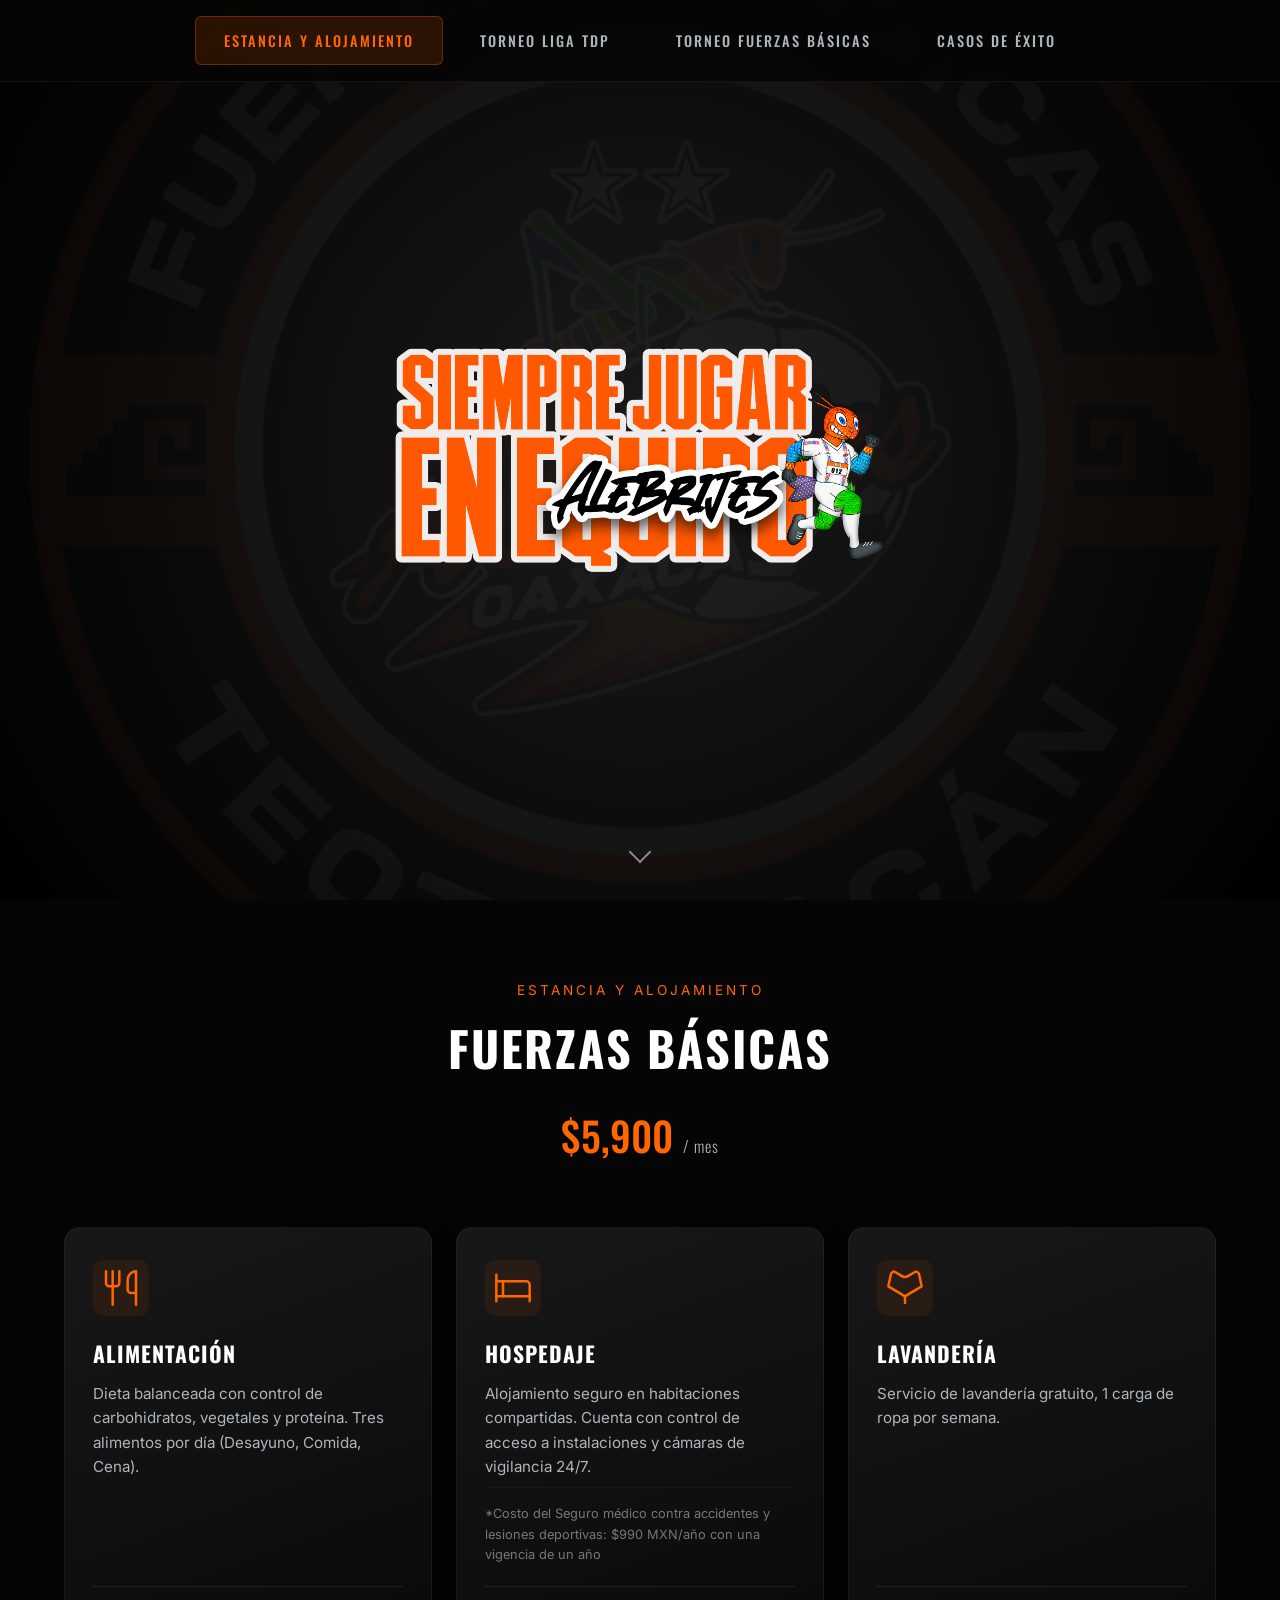
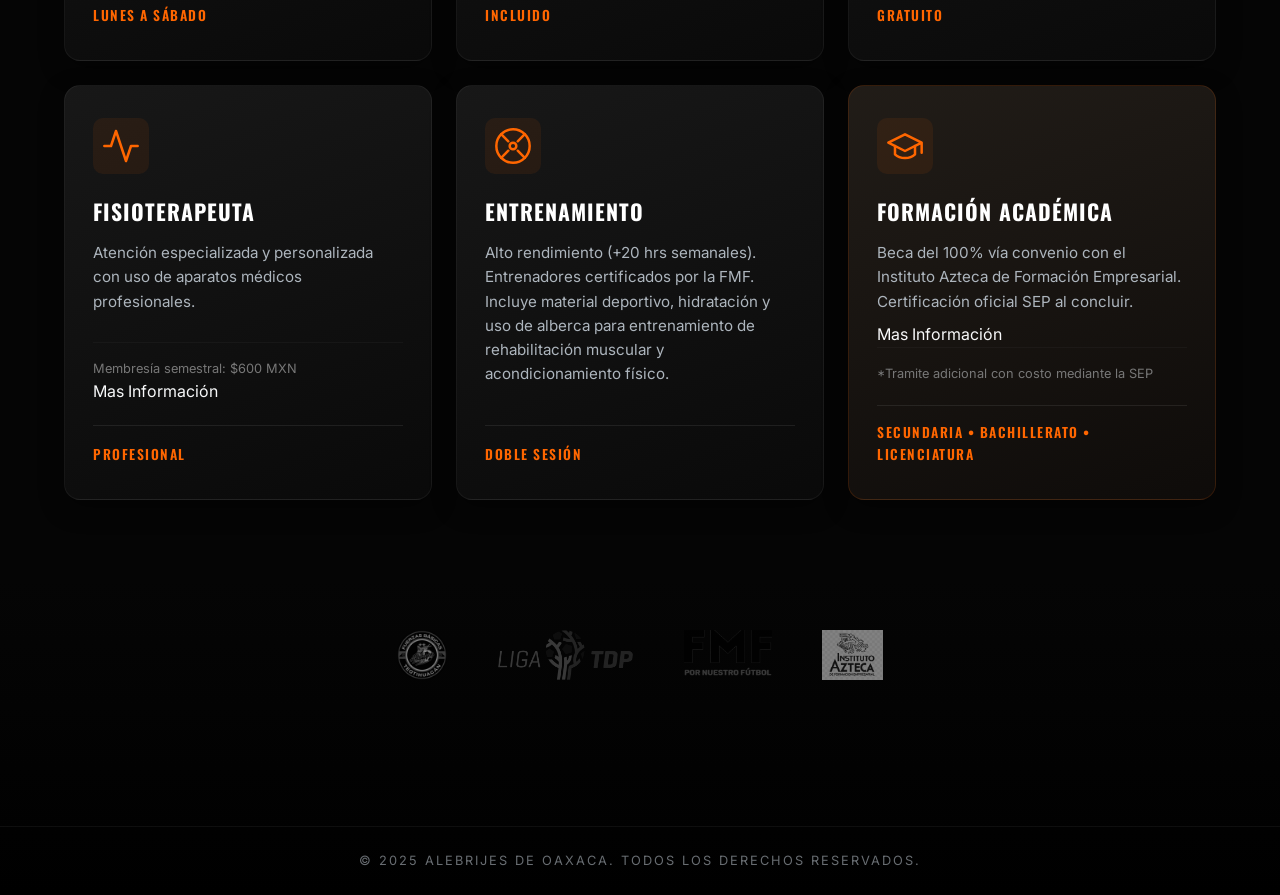
==== fuerzas-basicas.html @ 79ec17a5 "Fix HTML formatting and structure" ====
<!DOCTYPE html>
<html lang="es">

<head>
    <meta charset="UTF-8">
    <meta name="viewport" content="width=device-width, initial-scale=1.0">
    <title>Fuerzas Básicas | Alebrijes de Oaxaca</title>
    <meta name="description"
        content="Casa Club de las Fuerzas Básicas de Alebrijes de Oaxaca. Alimentación, hospedaje, entrenamiento y formación académica.">

    <!-- Google Fonts -->
    <link rel="preconnect" href="https://fonts.googleapis.com">
    <link rel="preconnect" href="https://fonts.gstatic.com" crossorigin>
    <link
        href="https://fonts.googleapis.com/css2?family=Oswald:wght@400;500;700&family=Inter:wght@300;400;600&display=swap"
        rel="stylesheet">

    <!-- Styles -->
    <link rel="stylesheet" href="css/styles.css">
</head>

<body>

    <!-- Navigation Menu -->
    <nav class="nav-menu" id="nav-menu">
        <button class="hamburger" id="hamburger" aria-label="Menú">
            <span></span>
            <span></span>
            <span></span>
        </button>
        <div class="nav-links" id="nav-links">
            <a href="fuerzas-basicas.html" class="nav-link active">Estancia y Alojamiento</a>
            <a href="liga-tdp.html" class="nav-link">Torneo Liga TDP</a>
            <a href="torneo-fuerzas-basicas.html" class="nav-link">Torneo Fuerzas Básicas</a>
            <a href="casos-exito.html" class="nav-link">Casos de Éxito</a>
        </div>
    </nav>

    <!-- Hero Section -->
    <header class="hero">
        <div class="hero-overlay"></div>
        <div class="hero-content fade-in-up">
            <div class="text-container">
                <img src="assets/img/alebrijes-text.png" alt="Siempre Jugar en Equipo" class="hero-slogan">
            </div>
        </div>
        <div class="scroll-indicator">
            <div class="arrow"></div>
        </div>
    </header>

    <!-- Main Container -->
    <main class="container">

        <!-- Casa Club Section -->
        <section class="section casa-club" id="casa-club">
            <div class="section-header fade-in">
                <span class="section-subtitle">Estancia y Alojamiento</span>
                <h2 class="section-title">FUERZAS BÁSICAS </h2>
                <div class="price-tag">$5,900 <span class="period">/ mes</span></div>
            </div>

            <div class="grid-layout">
                <!-- Alimentación -->
                <div class="card fade-in-up">
                    <div class="card-icon">
                        <svg viewBox="0 0 24 24" width="40" height="40" stroke="currentColor" stroke-width="1.5"
                            fill="none" stroke-linecap="round" stroke-linejoin="round">
                            <path d="M3 2v7c0 1.1.9 2 2 2h4a2 2 0 0 0 2-2V2" />
                            <path d="M7 2v20" />
                            <path d="M21 15V2v0a5 5 0 0 0-5 5v6c0 1.1.9 2 2 2h3Zm0 0v7" />
                        </svg>
                    </div>
                    <div class="card-body">
                        <h3>Alimentación</h3>
                        <p class="card-description">Dieta balanceada con control de carbohidratos, vegetales y proteína.
                            Tres alimentos por día (Desayuno, Comida, Cena).</p>
                    </div>
                    <div class="card-footer">
                        <span class="card-tag">Lunes a Sábado</span>
                    </div>
                </div>

                <!-- Hospedaje -->
                <div class="card fade-in-up">
                    <div class="card-icon">
                        <svg viewBox="0 0 24 24" width="40" height="40" stroke="currentColor" stroke-width="1.5"
                            fill="none" stroke-linecap="round" stroke-linejoin="round">
                            <path d="M2 4v16" />
                            <path d="M2 8h18a2 2 0 0 1 2 2v10" />
                            <path d="M2 17h20" />
                            <path d="M6 8v9" />
                        </svg>
                    </div>
                    <div class="card-body">
                        <h3>Hospedaje</h3>
                        <p class="card-description">Alojamiento seguro en habitaciones compartidas. Cuenta con control
                            de acceso a instalaciones y cámaras de vigilancia 24/7.</p>
                        <p class="card-note">*Costo del Seguro médico contra accidentes y lesiones deportivas: $990 MXN/año con una vigencia de un año</p>
                    </div>
                    <div class="card-footer">
                        <span class="card-tag">Incluido</span>
                    </div>
                </div>

                <!-- Lavandería -->
                <div class="card fade-in-up">
                    <div class="card-icon">
                        <svg viewBox="0 0 24 24" width="40" height="40" stroke="currentColor" stroke-width="1.5"
                            fill="none" stroke-linecap="round" stroke-linejoin="round">
                            <path
                                d="M20.38 3.4a2 2 0 0 0-1.2-1.1 1.993 1.993 0 0 0-1.55.23l-3.3 2.05a4 4 0 0 1-4.66 0L6.37 2.53a1.993 1.993 0 0 0-1.55-.23 2 2 0 0 0-1.2 1.1L2 11l6.33 3.8L12 17l3.67-2.2L22 11l-1.62-7.6z" />
                            <path d="M12 17v4" />
                        </svg>
                    </div>
                    <div class="card-body">
                        <h3>Lavandería</h3>
                        <p class="card-description">Servicio de lavandería gratuito, 1 carga de ropa por semana.</p>
                    </div>
                    <div class="card-footer">
                        <span class="card-tag">Gratuito</span>
                    </div>
                </div>

                <!-- Fisioterapeuta -->
                <div class="card fade-in-up">
                    <div class="card-icon">
                        <svg viewBox="0 0 24 24" width="40" height="40" stroke="currentColor" stroke-width="1.5"
                            fill="none" stroke-linecap="round" stroke-linejoin="round">
                            <path d="M22 12h-4l-3 9L9 3l-3 9H2" />
                        </svg>
                    </div>
                    <div class="card-body">
                        <h3>Fisioterapeuta</h3>
                        <p class="card-description">Atención especializada y personalizada con uso de aparatos médicos
                            profesionales.</p>
                        <p class="card-note">Membresía semestral: $600 MXN</p>
                        <a href="assets/Presentación de centros fisioterapia profesional azul.pdf" target="_blank">Mas Información</a>
                    </div>
                    <div class="card-footer">
                        <span class="card-tag">Profesional</span>
                    </div>
                </div>

                <!-- Entrenamiento -->
                <div class="card fade-in-up">
                    <div class="card-icon">
                        <svg viewBox="0 0 24 24" width="40" height="40" stroke="currentColor" stroke-width="1.5"
                            fill="none" stroke-linecap="round" stroke-linejoin="round">
                            <circle cx="12" cy="12" r="10" />
                            <path d="m4.93 4.93 4.24 4.24" />
                            <path d="m14.83 9.17 4.24-4.24" />
                            <path d="m14.83 14.83 4.24 4.24" />
                            <path d="m9.17 14.83-4.24 4.24" />
                            <circle cx="12" cy="12" r="2" />
                        </svg>
                    </div>
                    <div class="card-body">
                        <h3>Entrenamiento</h3>
                        <p class="card-description">Alto rendimiento (+20 hrs semanales). Entrenadores certificados por la FMF. Incluye material deportivo, hidratación y uso de alberca para entrenamiento de rehabilitación muscular y acondicionamiento físico.</p>
                    </div>
                    <div class="card-footer">
                        <span class="card-tag">Doble Sesión</span>
                    </div>
                </div>

                <!-- Formación Académica -->
                <div class="card fade-in-up featured-card">
                    <div class="card-icon">
                        <svg viewBox="0 0 24 24" width="40" height="40" stroke="currentColor" stroke-width="1.5"
                            fill="none" stroke-linecap="round" stroke-linejoin="round">
                            <path d="M22 10v6M2 10l10-5 10 5-10 5z" />
                            <path d="M6 12v5c3 3 9 3 12 0v-5" />
                        </svg>
                    </div>
                    <div class="card-body">
                        <h3>Formación Académica</h3>
                        <p class="card-description">Beca del 100% vía convenio con el Instituto Azteca de Formación
                            Empresarial. Certificación oficial SEP al concluir.</p>
                        <a href="assets/" target="_blank">Mas Información</a>
                        <p class="card-note">*Tramite adicional con costo mediante la SEP</p>
                    </div>
                    <div class="card-footer">
                        <span class="card-tag">Secundaria • Bachillerato • Licenciatura</span>
                    </div>
                </div>
            </div>
        </section>

    </main>

    <!-- Footer -->
    <footer class="footer">
        <div class="logos-container fade-in">
            <img src="assets/img/alebrijes-badge.png" alt="Alebrijes Badge">
            <img src="assets/img/liga-tdp.png" alt="Liga TDP">
            <img src="assets/img/fmf.png" alt="FMF">
            <img src="assets/img/instituto-azteca.png" alt="Instituto Azteca">
        </div>
        <div class="footer-bottom">
            <p class="copyright">© 2025 Alebrijes de Oaxaca. Todos los derechos reservados.</p>
        </div>
    </footer>

    <script src="js/main.js"></script>
</body>


</html>
---- css/styles.css ----
/* Reset & Base Styles */
:root {
    --primary-color: #FF6600;
    --primary-glow: rgba(255, 102, 0, 0.4);
    --secondary-color: #000000;
    --text-color: #F8F9FA;
    --text-muted: #ADB5BD;
    --bg-dark: #050505;
    --bg-card: rgba(20, 20, 20, 0.6);
    --glass-border: rgba(255, 255, 255, 0.08);
    --font-heading: 'Oswald', sans-serif;
    --font-body: 'Inter', sans-serif;
}

* {
    margin: 0;
    padding: 0;
    box-sizing: border-box;
}

html {
    scroll-behavior: smooth;
}

body {
    background-color: var(--bg-dark);
    color: var(--text-color);
    font-family: var(--font-body);
    line-height: 1.6;
    overflow-x: hidden;
    -webkit-font-smoothing: antialiased;
}

a {
    text-decoration: none;
    color: inherit;
}

ul {
    list-style: none;
}

/* Utilities */
.container {
    max-width: 1200px;
    margin: 0 auto;
    padding: 0 24px;
}

/* ===================== */
/* NAVIGATION MENU       */
/* ===================== */
.nav-menu {
    position: fixed;
    top: 0;
    left: 0;
    right: 0;
    z-index: 1000;
    display: flex;
    justify-content: center;
    align-items: center;
    gap: 8px;
    padding: 16px 24px;
    background: rgba(5, 5, 5, 0.85);
    backdrop-filter: blur(12px);
    -webkit-backdrop-filter: blur(12px);
    border-bottom: 1px solid rgba(255, 255, 255, 0.05);
}

.nav-link {
    font-family: var(--font-heading);
    font-size: 0.9rem;
    font-weight: 500;
    letter-spacing: 2px;
    text-transform: uppercase;
    color: var(--text-muted);
    padding: 12px 28px;
    border-radius: 6px;
    transition: all 0.3s ease;
    border: 1px solid transparent;
}

.nav-link:hover {
    color: #fff;
    background: rgba(255, 102, 0, 0.1);
    border-color: rgba(255, 102, 0, 0.2);
}

.nav-link:active,
.nav-link.active {
    color: var(--primary-color);
    background: rgba(255, 102, 0, 0.15);
    border-color: rgba(255, 102, 0, 0.3);
}

/* Nav Links Container (Desktop) */
.nav-links {
    display: flex;
    justify-content: center;
    align-items: center;
    gap: 8px;
}

/* Hamburger Button (Hidden on Desktop) */
.hamburger {
    display: none;
    flex-direction: column;
    justify-content: center;
    align-items: center;
    gap: 5px;
    width: 40px;
    height: 40px;
    background: transparent;
    border: none;
    cursor: pointer;
    padding: 8px;
    z-index: 1001;
}

.hamburger span {
    display: block;
    width: 24px;
    height: 2px;
    background: #fff;
    border-radius: 2px;
    transition: all 0.3s ease;
}

.hamburger.active span:nth-child(1) {
    transform: rotate(45deg) translate(5px, 5px);
}

.hamburger.active span:nth-child(2) {
    opacity: 0;
}

.hamburger.active span:nth-child(3) {
    transform: rotate(-45deg) translate(5px, -5px);
}

.section,
.hero,
.footer {
    min-height: 100vh;
    display: flex;
    flex-direction: column;
    justify-content: center;
}

.section {
    padding: 80px 0;
}

/* Hero Section */
.hero {
    position: relative;
    background: radial-gradient(circle at center, #1b1b1b 0%, #000000 100%);
    overflow: hidden;
    padding: 20px;
    padding-top: 80px;
    /* Account for fixed navbar */
}

.hero-overlay {
    position: absolute;
    top: 0;
    left: 0;
    width: 100%;
    height: 100%;
    background: url('../assets/img/alebrijes-badge.png') no-repeat center center;
    background-size: cover;
    opacity: 0.03;
    z-index: 0;
}

.hero-content {
    z-index: 1;
    display: flex;
    flex-direction: column;
    align-items: center;
    gap: 32px;
    max-width: 100%;
}

.text-container {
    width: 100%;
    max-width: 600px;
    padding: 0 20px;
}

.hero-slogan {
    width: 100%;
    height: auto;
    object-fit: contain;
}

.scroll-indicator {
    position: absolute;
    bottom: 40px;
    left: 50%;
    transform: translateX(-50%);
    display: flex;
    flex-direction: column;
    align-items: center;
    gap: 12px;
    opacity: 0.5;
    transition: opacity 0.3s;
    cursor: pointer;
}

.scroll-indicator:hover {
    opacity: 1;
}

.arrow {
    width: 16px;
    height: 16px;
    border-right: 2px solid white;
    border-bottom: 2px solid white;
    transform: rotate(45deg);
    animation: bounce 2s infinite;
}

@keyframes bounce {

    0%,
    20%,
    50%,
    80%,
    100% {
        transform: translateY(0) rotate(45deg);
    }

    40% {
        transform: translateY(-8px) rotate(45deg);
    }

    60% {
        transform: translateY(-4px) rotate(45deg);
    }
}

/* Section Common */
.section-header {
    text-align: center;
    margin-bottom: 60px;
}

.section-subtitle {
    display: block;
    font-family: var(--font-body);
    font-size: 0.85rem;
    font-weight: 400;
    letter-spacing: 3px;
    text-transform: uppercase;
    color: var(--primary-color);
    margin-bottom: 8px;
}

.section-title {
    font-family: var(--font-heading);
    font-size: 3rem;
    text-transform: uppercase;
    margin-bottom: 16px;
    letter-spacing: 2px;
    color: #fff;
}

.price-tag {
    font-family: var(--font-heading);
    font-size: 2.5rem;
    color: var(--primary-color);
    font-weight: 500;
}

.price-tag .period {
    font-size: 1rem;
    color: var(--text-muted);
    font-weight: 300;
    letter-spacing: 1px;
}

.includes-label {
    margin-top: 30px;
    font-family: var(--font-heading);
    font-size: 1.2rem;
    font-weight: 400;
    letter-spacing: 3px;
    text-transform: uppercase;
    color: var(--text-muted);
}

/* ===================== */
/* CARD GRID - SYMMETRIC */
/* ===================== */
.grid-layout {
    display: grid;
    grid-template-columns: repeat(3, 1fr);
    gap: 24px;
}

.card {
    background: linear-gradient(160deg, rgba(25, 25, 25, 0.95), rgba(10, 10, 10, 0.95));
    border: 1px solid rgba(255, 255, 255, 0.05);
    border-radius: 16px;
    padding: 32px 28px;
    display: flex;
    flex-direction: column;
    transition: all 0.35s ease;
    position: relative;
    overflow: hidden;
    box-shadow: 0 8px 24px rgba(0, 0, 0, 0.4);
}

.card::before {
    content: '';
    position: absolute;
    top: 0;
    left: 0;
    width: 100%;
    height: 3px;
    background: linear-gradient(90deg, var(--primary-color), transparent);
    opacity: 0;
    transition: opacity 0.3s;
}

.card:hover::before {
    opacity: 1;
}

.card:hover {
    transform: translateY(-6px);
    border-color: rgba(255, 102, 0, 0.25);
    box-shadow: 0 16px 40px rgba(0, 0, 0, 0.5);
}

/* Card Icon */
.card-icon {
    color: var(--primary-color);
    margin-bottom: 20px;
    width: 56px;
    height: 56px;
    display: flex;
    align-items: center;
    justify-content: center;
    border-radius: 10px;
    background: rgba(255, 102, 0, 0.08);
}

/* Card Body */
.card-body {
    flex: 1;
    display: flex;
    flex-direction: column;
}

.card h3 {
    font-family: var(--font-heading);
    font-size: 1.35rem;
    margin-bottom: 12px;
    color: #fff;
    letter-spacing: 1px;
    text-transform: uppercase;
}

.card-description {
    color: var(--text-muted);
    font-size: 0.95rem;
    line-height: 1.6;
    margin-bottom: 8px;
    text-align: left;
    /* Reverted from justify to fix word spacing gaps */
    /* Improvements for justified text */
}

.card-note {
    font-size: 0.8rem;
    color: #777;
    margin-top: auto;
    padding-top: 16px;
    /* Increased spacing */
    border-top: 1px solid rgba(255, 255, 255, 0.03);
    /* Subtle separator to help spacing visual */
}

/* Card Footer */
.card-footer {
    margin-top: 20px;
    padding-top: 16px;
    border-top: 1px solid rgba(255, 255, 255, 0.08);
}

.card-tag {
    display: inline-block;
    font-family: var(--font-heading);
    font-size: 0.85rem;
    font-weight: 600;
    letter-spacing: 1.5px;
    text-transform: uppercase;
    color: var(--primary-color);
}

/* Featured Card */
.featured-card {
    background: linear-gradient(160deg, rgba(35, 30, 25, 0.95), rgba(15, 12, 10, 0.95));
    border-color: rgba(255, 102, 0, 0.15);
}

/* ===================== */
/* CHECKLIST (Liga TDP)  */
/* ===================== */
.checklist-container {
    max-width: 900px;
    margin: 0 auto;
    width: 100%;
}

.benefits-list {
    display: grid;
    grid-template-columns: repeat(2, 1fr);
    gap: 16px 40px;
}

.benefits-list li {
    display: flex;
    align-items: center;
    font-size: 1rem;
    color: var(--text-color);
    padding: 14px 16px;
    background: rgba(255, 255, 255, 0.02);
    border-radius: 8px;
    border: 1px solid transparent;
    transition: all 0.3s;
}

.benefits-list li:hover {
    background: rgba(255, 255, 255, 0.04);
    border-color: rgba(255, 255, 255, 0.08);
    transform: translateX(4px);
}

.check-box {
    width: 8px;
    height: 8px;
    background-color: var(--primary-color);
    margin-right: 16px;
    flex-shrink: 0;
    border-radius: 50%;
    box-shadow: 0 0 8px var(--primary-color);
}

/* ===================== */
/* FOOTER                */
/* ===================== */
.footer {
    min-height: 35vh;
    display: flex;
    flex-direction: column;
    justify-content: space-between;
    align-items: center;
    padding-top: 50px;
    background: linear-gradient(to top, #000 0%, #050505 100%);
}

.logos-container {
    display: flex;
    justify-content: center;
    align-items: center;
    gap: 50px;
    flex-wrap: wrap;
    margin-bottom: 30px;
}

.logos-container img {
    height: 50px;
    width: auto;
    object-fit: contain;
    opacity: 0.5;
    transition: all 0.4s ease;
    filter: grayscale(100%);
}

.logos-container img:hover {
    opacity: 1;
    filter: grayscale(0%);
    transform: scale(1.1);
}

.footer-bottom {
    width: 100%;
    padding: 24px 0;
    margin-top: auto;
    border-top: 1px solid rgba(255, 255, 255, 0.05);
    display: flex;
    justify-content: center;
}

.copyright {
    color: var(--text-muted);
    font-size: 0.8rem;
    text-transform: uppercase;
    letter-spacing: 2px;
    opacity: 0.6;
}

/* ===================== */
/* DIVIDER               */
/* ===================== */
.divider {
    border: 0;
    height: 1px;
    background: rgba(255, 255, 255, 0.06);
    margin: 40px auto;
    width: 200px;
}

/* ===================== */
/* ANIMATIONS            */
/* ===================== */
.fade-in {
    opacity: 0;
    transition: opacity 0.8s ease-out;
}

.fade-in-up {
    opacity: 0;
    transform: translateY(30px);
    transition: opacity 0.8s ease, transform 0.8s ease;
}

.visible {
    opacity: 1;
    transform: translateY(0);
}

/* ===================== */
/* RESPONSIVE            */
/* ===================== */

/* Scroll offset for fixed nav */
html {
    scroll-padding-top: 70px;
}

@media (max-width: 1024px) {
    .grid-layout {
        grid-template-columns: repeat(2, 1fr);
    }

    .players-grid {
        grid-template-columns: repeat(3, 1fr);
    }
}

@media (max-width: 768px) {
    html {
        scroll-padding-top: 70px;
    }

    /* ===== HAMBURGER MENU MOBILE ===== */
    .hamburger {
        display: flex;
    }

    .nav-menu {
        padding: 12px 20px;
        justify-content: flex-start;
    }

    .nav-links {
        position: fixed;
        top: 0;
        right: -100%;
        width: 280px;
        height: 100vh;
        background: rgba(10, 10, 10, 0.98);
        backdrop-filter: blur(20px);
        -webkit-backdrop-filter: blur(20px);
        flex-direction: column;
        justify-content: flex-start;
        align-items: stretch;
        padding: 80px 20px 40px;
        gap: 0;
        transition: right 0.4s cubic-bezier(0.4, 0, 0.2, 1);
        box-shadow: -10px 0 30px rgba(0, 0, 0, 0.5);
        z-index: 999;
    }

    .nav-links.open {
        right: 0;
    }

    .nav-links .nav-link {
        width: 100%;
        text-align: left;
        padding: 16px 20px;
        font-size: 1rem;
        border-radius: 8px;
        border: none;
        border-bottom: 1px solid rgba(255, 255, 255, 0.05);
    }

    .nav-links .nav-link:last-child {
        border-bottom: none;
    }

    /* Mobile menu overlay */
    .nav-overlay {
        position: fixed;
        top: 0;
        left: 0;
        width: 100%;
        height: 100%;
        background: rgba(0, 0, 0, 0.6);
        opacity: 0;
        visibility: hidden;
        transition: all 0.3s ease;
        z-index: 998;
    }

    .nav-overlay.open {
        opacity: 1;
        visibility: visible;
    }

    /* Body scroll lock */
    body.menu-open {
        overflow: hidden;
    }

    /* ===== HERO FULL SCREEN MOBILE ===== */
    .hero {
        min-height: 100vh;
        padding-top: 70px;
    }

    .hero-short {
        min-height: 60vh;
    }

    .section {
        min-height: auto;
        padding: 50px 0;
    }

    .section-subtitle {
        font-size: 0.7rem;
    }

    .section-title {
        font-size: 1.8rem;
    }

    .price-tag {
        font-size: 1.6rem;
    }

    .includes-label {
        font-size: 1rem;
        margin-top: 20px;
    }

    .grid-layout {
        grid-template-columns: 1fr;
        gap: 16px;
    }

    .card {
        padding: 20px;
    }

    .card-icon {
        width: 48px;
        height: 48px;
    }

    .card h3 {
        font-size: 1.1rem;
    }

    .card-description {
        font-size: 0.9rem;
    }

    .benefits-list {
        grid-template-columns: 1fr;
        gap: 10px;
    }

    .benefits-list li {
        font-size: 0.9rem;
        padding: 12px 16px;
    }

    .logos-container {
        gap: 20px;
        padding: 0 16px;
    }

    .logos-container img {
        height: 32px;
    }

    .footer {
        min-height: auto;
        padding: 40px 0 20px;
    }

    .players-grid {
        grid-template-columns: repeat(2, 1fr);
        gap: 16px;
    }

    .player-photo {
        height: 200px;
    }

    .player-details {
        padding: 18px 14px;
    }

    .player-details h3 {
        font-size: 1rem;
    }

    .player-stat {
        font-size: 0.75rem;
    }

    .featured-players-section {
        padding: 50px 0;
    }
}

@media (max-width: 480px) {
    html {
        scroll-padding-top: 120px;
    }

    .nav-menu {
        padding: 10px 12px;
        gap: 4px;
    }

    .nav-link {
        font-size: 0.6rem;
        padding: 6px 10px;
        letter-spacing: 0;
    }

    .hero {
        padding-top: 120px;
        min-height: 50vh;
    }

    .hero-short {
        min-height: 35vh;
    }

    .section-title {
        font-size: 1.5rem;
    }

    .price-tag {
        font-size: 1.3rem;
    }

    .price-tag .period {
        font-size: 0.7rem;
        display: block;
        margin-top: 4px;
    }

    .text-container {
        max-width: 260px;
        padding: 0 10px;
    }

    .section {
        padding: 40px 0;
    }

    .section-header {
        margin-bottom: 30px;
    }

    .container {
        padding: 0 16px;
    }

    .players-grid {
        grid-template-columns: 1fr;
        gap: 20px;
    }

    .player-card {
        max-width: 320px;
        margin: 0 auto;
    }

    .player-photo {
        height: 280px;
    }

    .card-footer {
        padding-top: 12px;
        margin-top: 16px;
    }

    .card-tag {
        font-size: 0.65rem;
    }

    .footer-bottom {
        padding: 15px 10px;
    }

    .copyright {
        font-size: 0.7rem;
    }
}

/* ===================== */
/* HERO SHORT VARIANT    */
/* ===================== */
.hero-short {
    min-height: 50vh;
}

/* ===================== */
/* FEATURED PLAYERS      */
/* ===================== */
.featured-players-section {
    min-height: auto;
    padding: 80px 0;
    overflow-x: hidden;
}

.players-grid {
    display: flex;
    gap: 24px;
    max-width: 1200px;
    margin: 0 auto;
    padding: 0 20px;
    justify-content: center;
    flex-wrap: wrap;
}

.player-card {
    background: linear-gradient(160deg, rgba(25, 25, 25, 0.95), rgba(10, 10, 10, 0.95));
    border-radius: 16px;
    overflow: hidden;
    border: 1px solid rgba(255, 255, 255, 0.06);
    box-shadow: 0 10px 30px rgba(0, 0, 0, 0.4);
    transition: all 0.4s ease;
    flex: 0 0 200px;
    max-width: 220px;
}

.player-card:hover {
    transform: translateY(-10px);
    border-color: rgba(255, 102, 0, 0.3);
    box-shadow: 0 20px 40px rgba(0, 0, 0, 0.5);
}

/* Mobile Carousel */
@media (max-width: 768px) {
    .players-grid {
        display: flex;
        flex-wrap: nowrap;
        overflow-x: auto;
        overflow-y: hidden;
        scroll-snap-type: x mandatory;
        -webkit-overflow-scrolling: touch;
        gap: 16px;
        padding: 20px;
        margin: 0 -20px;
        justify-content: flex-start;
    }

    .players-grid::-webkit-scrollbar {
        height: 6px;
    }

    .players-grid::-webkit-scrollbar-track {
        background: rgba(255, 255, 255, 0.05);
        border-radius: 10px;
    }

    .players-grid::-webkit-scrollbar-thumb {
        background: var(--primary-color);
        border-radius: 10px;
    }

    .player-card {
        flex: 0 0 260px;
        max-width: 260px;
        scroll-snap-align: center;
    }

    .player-card:hover {
        transform: none;
    }
}

.player-photo {
    position: relative;
    height: 260px;
    overflow: hidden;
}

.player-photo img {
    width: 100%;
    height: 100%;
    object-fit: cover;
    transition: transform 0.5s ease;
}

.player-card:hover .player-photo img {
    transform: scale(1.1);
}

.player-position {
    position: absolute;
    bottom: 12px;
    left: 12px;
    background: var(--primary-color);
    color: #fff;
    padding: 6px 14px;
    border-radius: 20px;
    font-size: 0.7rem;
    font-weight: 700;
    text-transform: uppercase;
    letter-spacing: 1px;
}

.player-details {
    padding: 24px 20px;
    text-align: center;
    position: relative;
}

.player-number {
    position: absolute;
    top: -18px;
    right: 20px;
    background: #000;
    color: #fff;
    font-family: var(--font-heading);
    font-size: 0.9rem;
    font-weight: 700;
    width: 36px;
    height: 36px;
    display: flex;
    align-items: center;
    justify-content: center;
    border-radius: 50%;
    border: 2px solid var(--primary-color);
}

.player-details h3 {
    font-family: var(--font-heading);
    font-size: 1.2rem;
    color: #fff;
    margin: 8px 0 6px;
    text-transform: uppercase;
    letter-spacing: 1px;
}

.player-stat {
    color: var(--primary-color);
    font-weight: 600;
    font-size: 0.85rem;
    margin-bottom: 4px;
}

.player-category {
    color: var(--text-muted);
    font-size: 0.75rem;
    text-transform: uppercase;
    letter-spacing: 1px;
}

/* ===================== */
/* VIDEO CONTAINER       */
/* ===================== */
.video-container {
    max-width: 900px;
    margin: 80px auto 60px;
    padding: 0 20px;
    border-radius: 16px;
    overflow: hidden;
}

.video-container video {
    width: 100%;
    height: auto;
    display: block;
    background: #000;
    border-radius: 16px;
    box-shadow: 0 20px 50px rgba(0, 0, 0, 0.5);
    border: 1px solid rgba(255, 255, 255, 0.1);
}

@media (max-width: 768px) {
    .video-container {
        margin: 0 auto 40px;
        border-radius: 12px;
    }
}

@media (max-width: 480px) {
    .video-container {
        margin: 0 auto 30px;
        border-radius: 8px;
    }
}
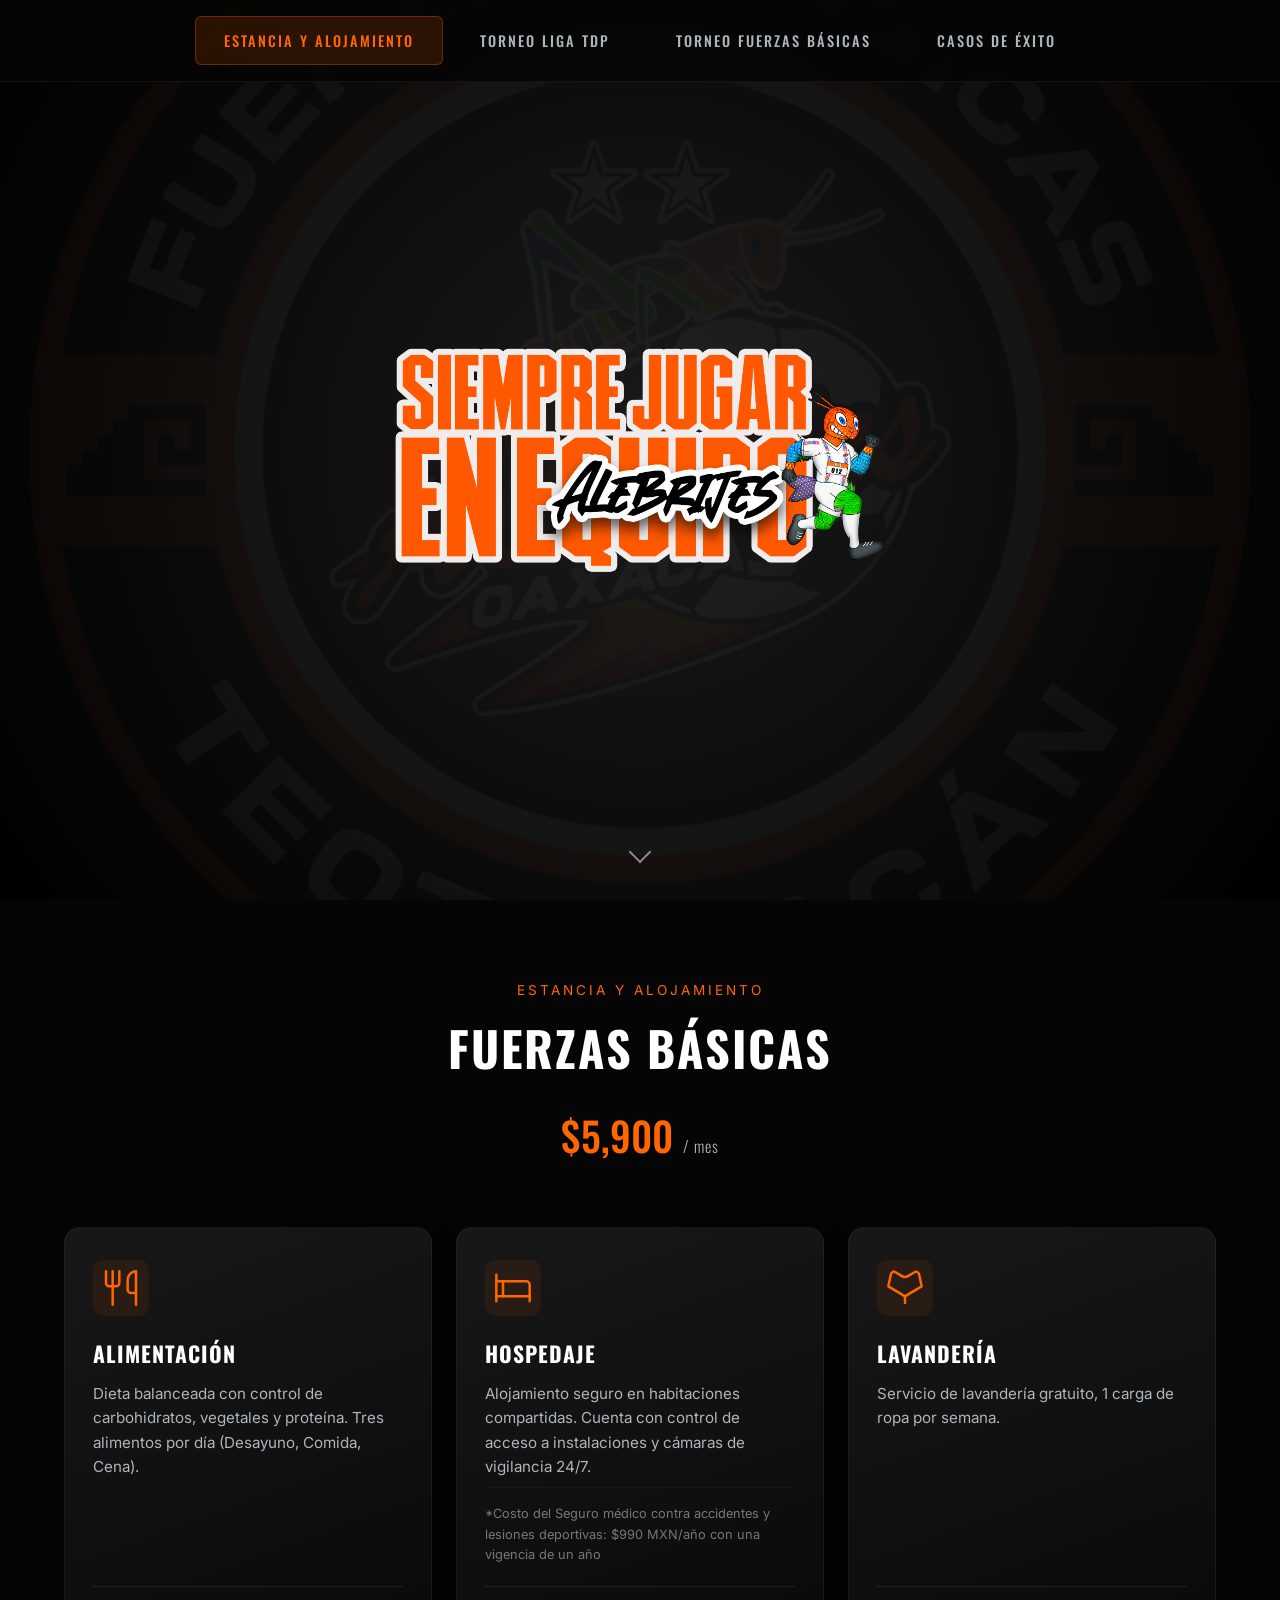
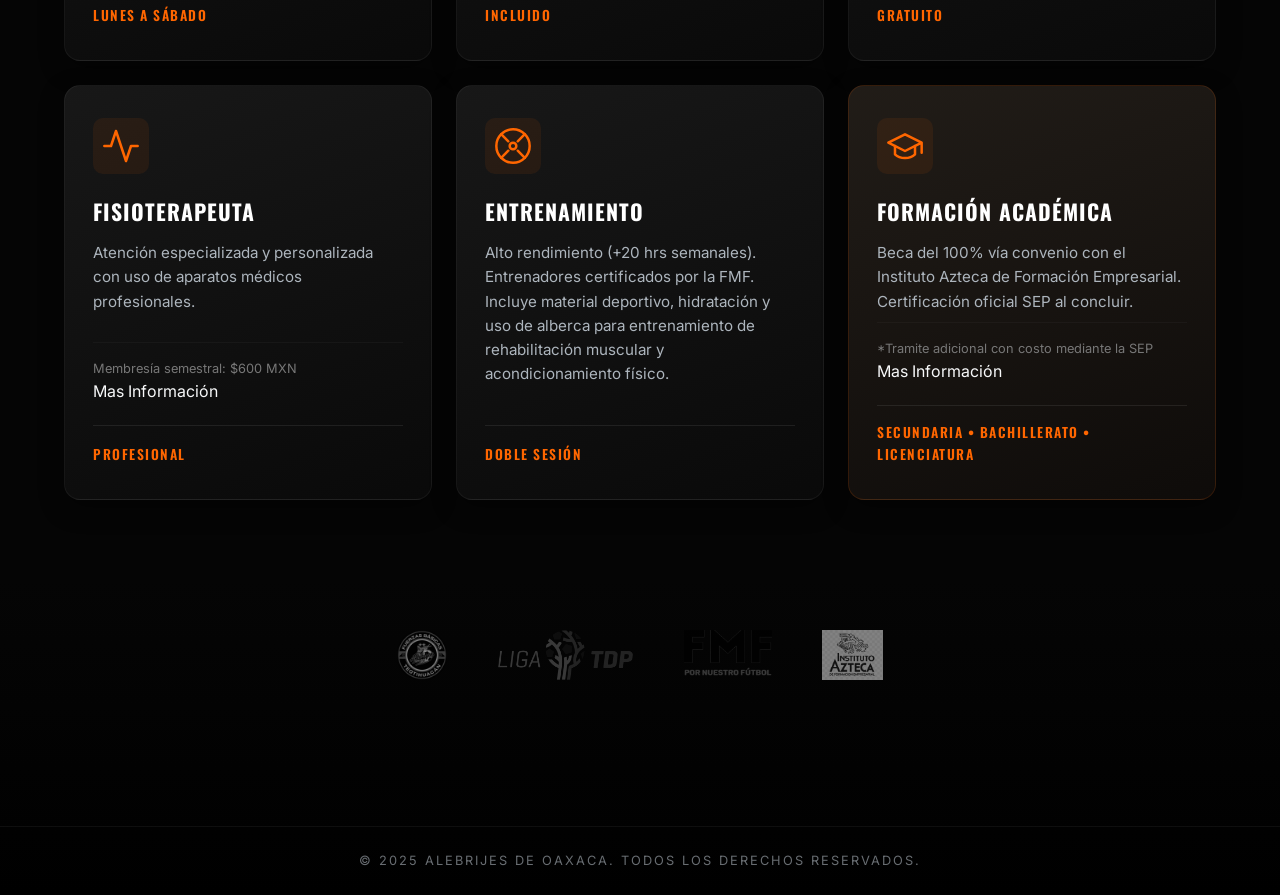
==== commit 9063eaed: "Fix HTML formatting and structure" ====
--- a/fuerzas-basicas.html
+++ b/fuerzas-basicas.html
@@ -177,8 +177,8 @@
                         <h3>Formación Académica</h3>
                         <p class="card-description">Beca del 100% vía convenio con el Instituto Azteca de Formación
                             Empresarial. Certificación oficial SEP al concluir.</p>
-                        <a href="assets/" target="_blank">Mas Información</a>
                         <p class="card-note">*Tramite adicional con costo mediante la SEP</p>
+                        <a href="assets/CicloEscolar_Alebrijes" target="_blank">Mas Información</a>
                     </div>
                     <div class="card-footer">
                         <span class="card-tag">Secundaria • Bachillerato • Licenciatura</span>
@@ -212,3 +212,5 @@
 
 
 
+
+
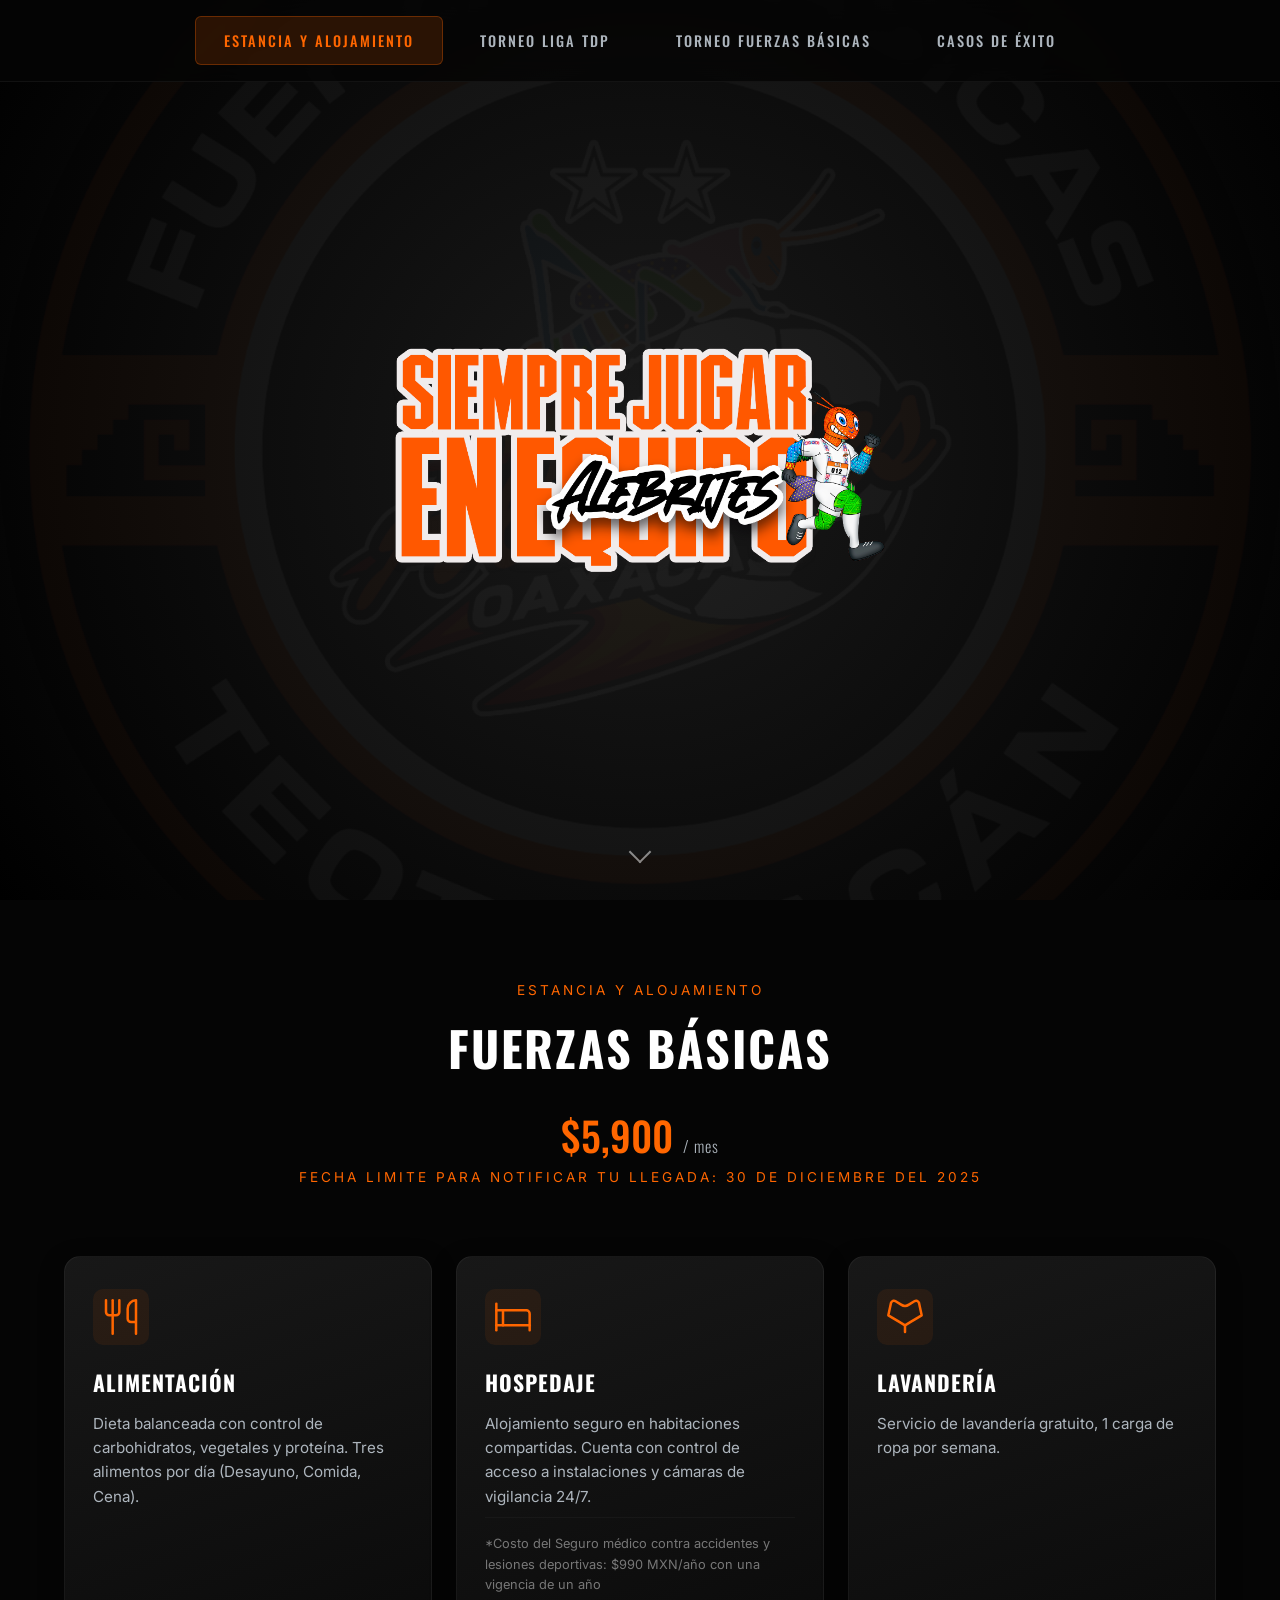
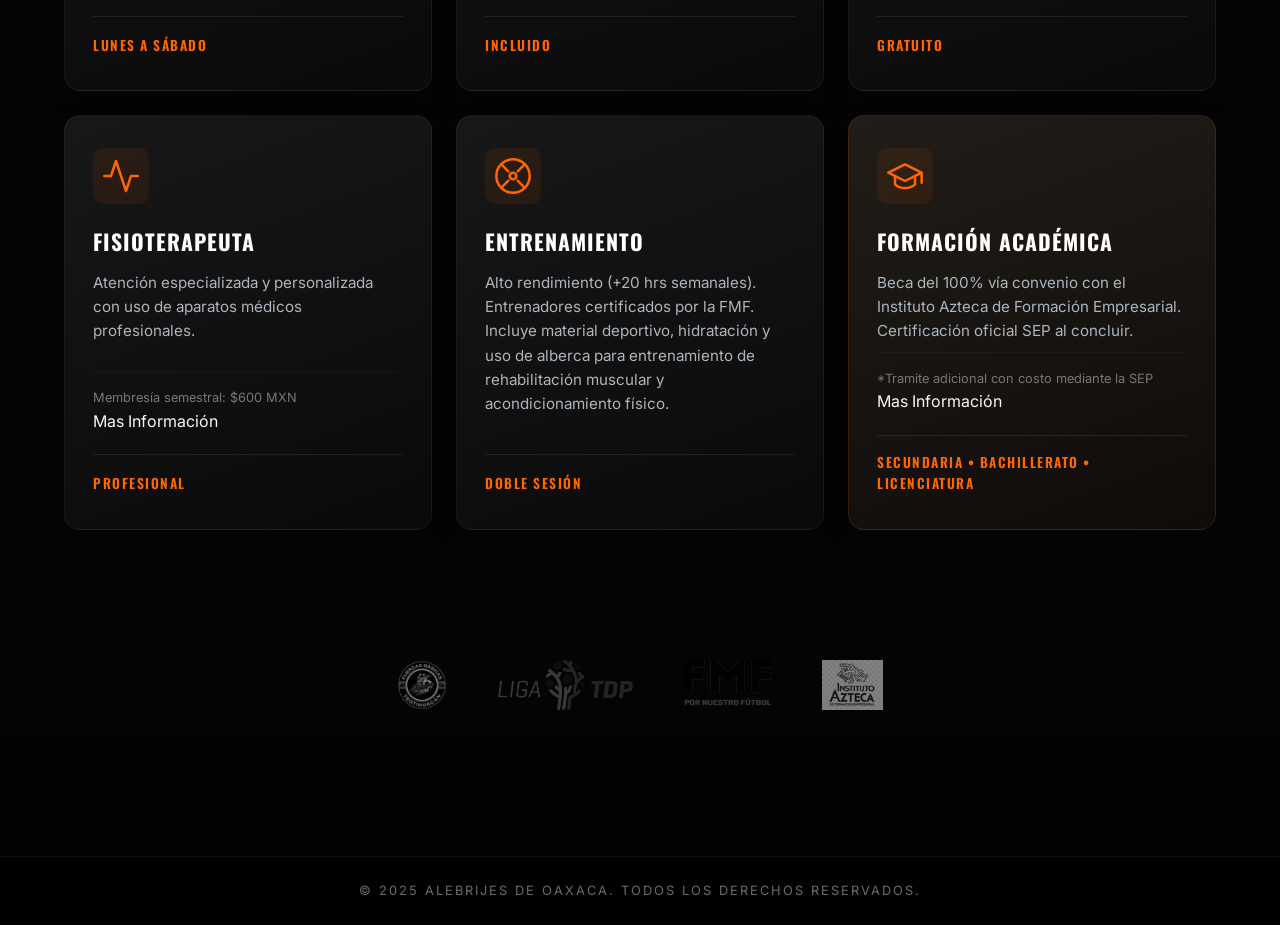
==== commit df29b74e: "Update fuerzas-basicas.html" ====
--- a/fuerzas-basicas.html
+++ b/fuerzas-basicas.html
@@ -58,6 +58,7 @@
                 <span class="section-subtitle">Estancia y Alojamiento</span>
                 <h2 class="section-title">FUERZAS BÁSICAS </h2>
                 <div class="price-tag">$5,900 <span class="period">/ mes</span></div>
+                <span class="section-subtitle">Fecha limite para notificar tu llegada: 30 de diciembre del 2025</span>
             </div>
 
             <div class="grid-layout">
@@ -135,7 +136,7 @@
                         <p class="card-description">Atención especializada y personalizada con uso de aparatos médicos
                             profesionales.</p>
                         <p class="card-note">Membresía semestral: $600 MXN</p>
-                        <a href="assets/Presentación de centros fisioterapia profesional azul.pdf" target="_blank">Mas Información</a>
+                        <a href="assets/Presentación de centros fisioterapia profesional azul.pdf" target="_blank">Mas Información</a>
                     </div>
                     <div class="card-footer">
                         <span class="card-tag">Profesional</span>
@@ -178,7 +179,7 @@
                         <p class="card-description">Beca del 100% vía convenio con el Instituto Azteca de Formación
                             Empresarial. Certificación oficial SEP al concluir.</p>
                         <p class="card-note">*Tramite adicional con costo mediante la SEP</p>
-                        <a href="assets/CicloEscolar_Alebrijes" target="_blank">Mas Información</a>
+                        <a href="assets/CicloEscolar_Alebrijes.pdf" target="_blank">Mas Información</a>
                     </div>
                     <div class="card-footer">
                         <span class="card-tag">Secundaria • Bachillerato • Licenciatura</span>
@@ -214,3 +215,6 @@
 
 
 
+
+
+
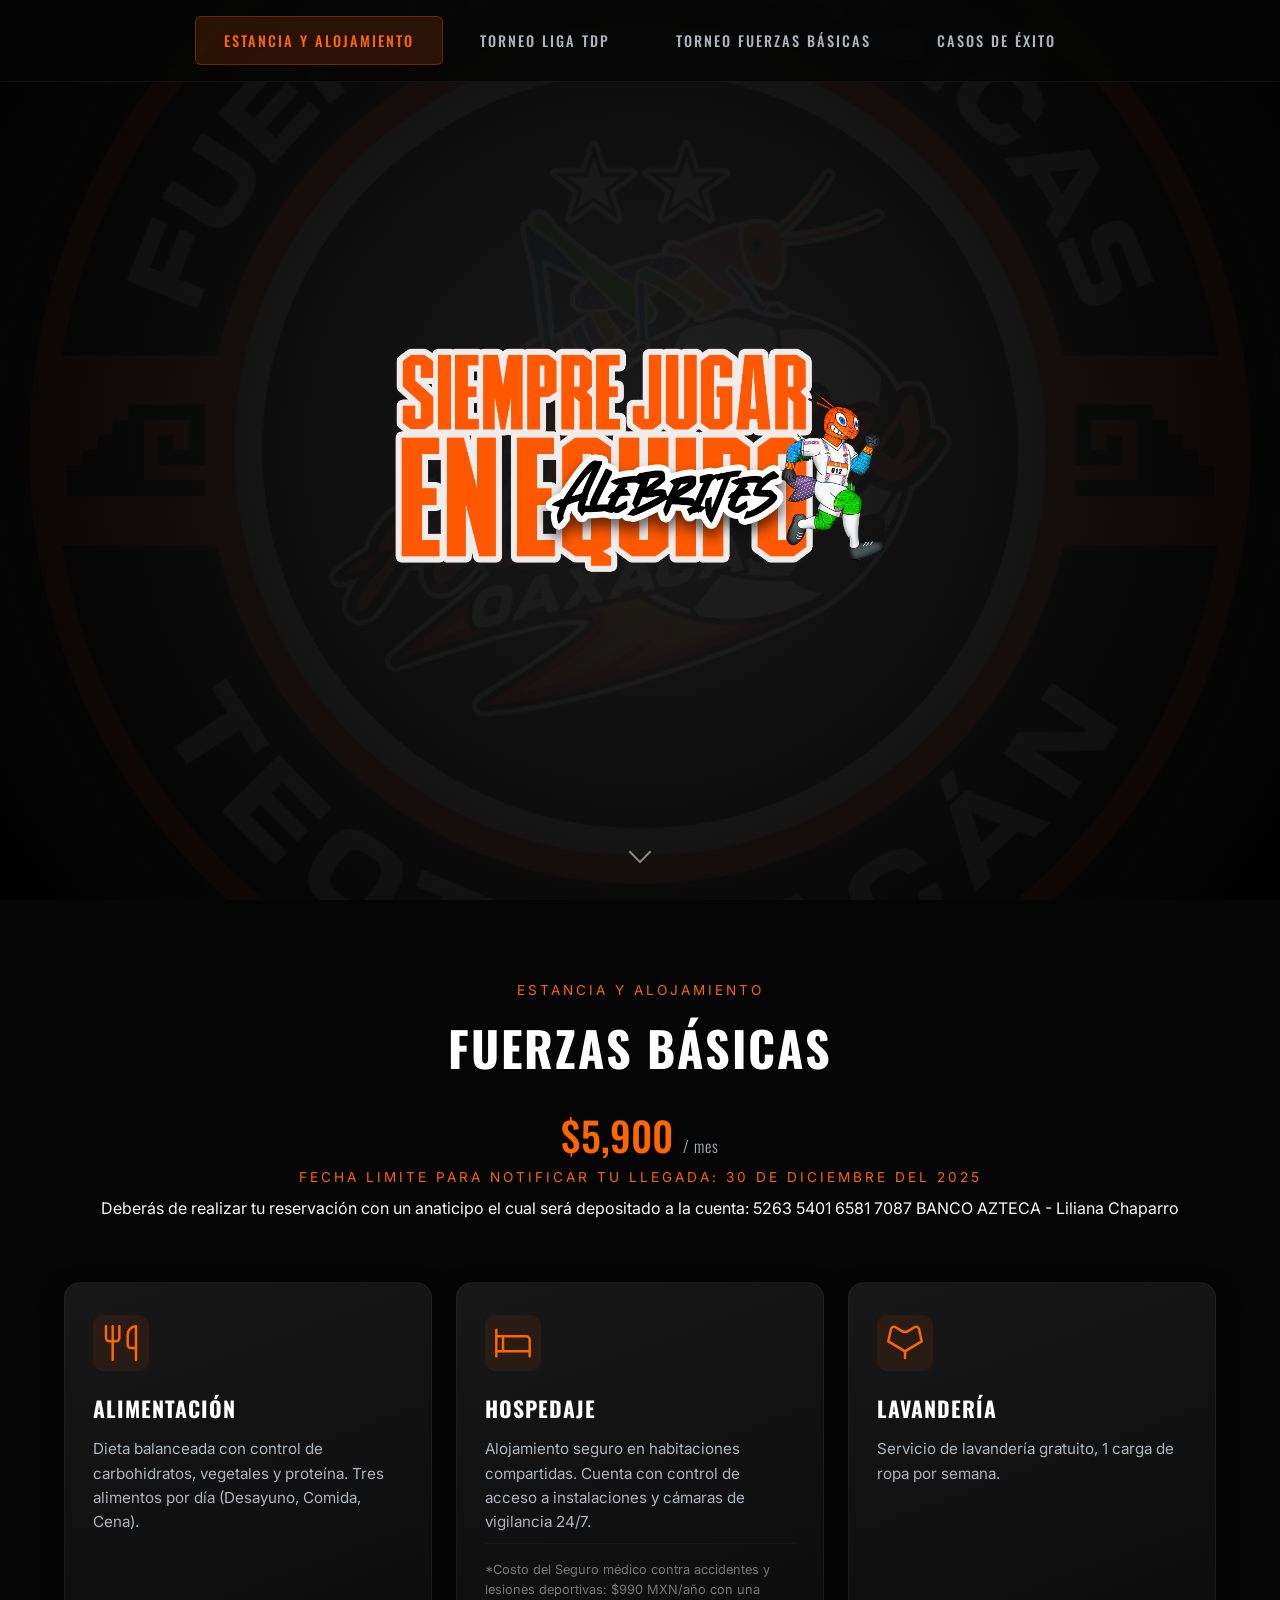
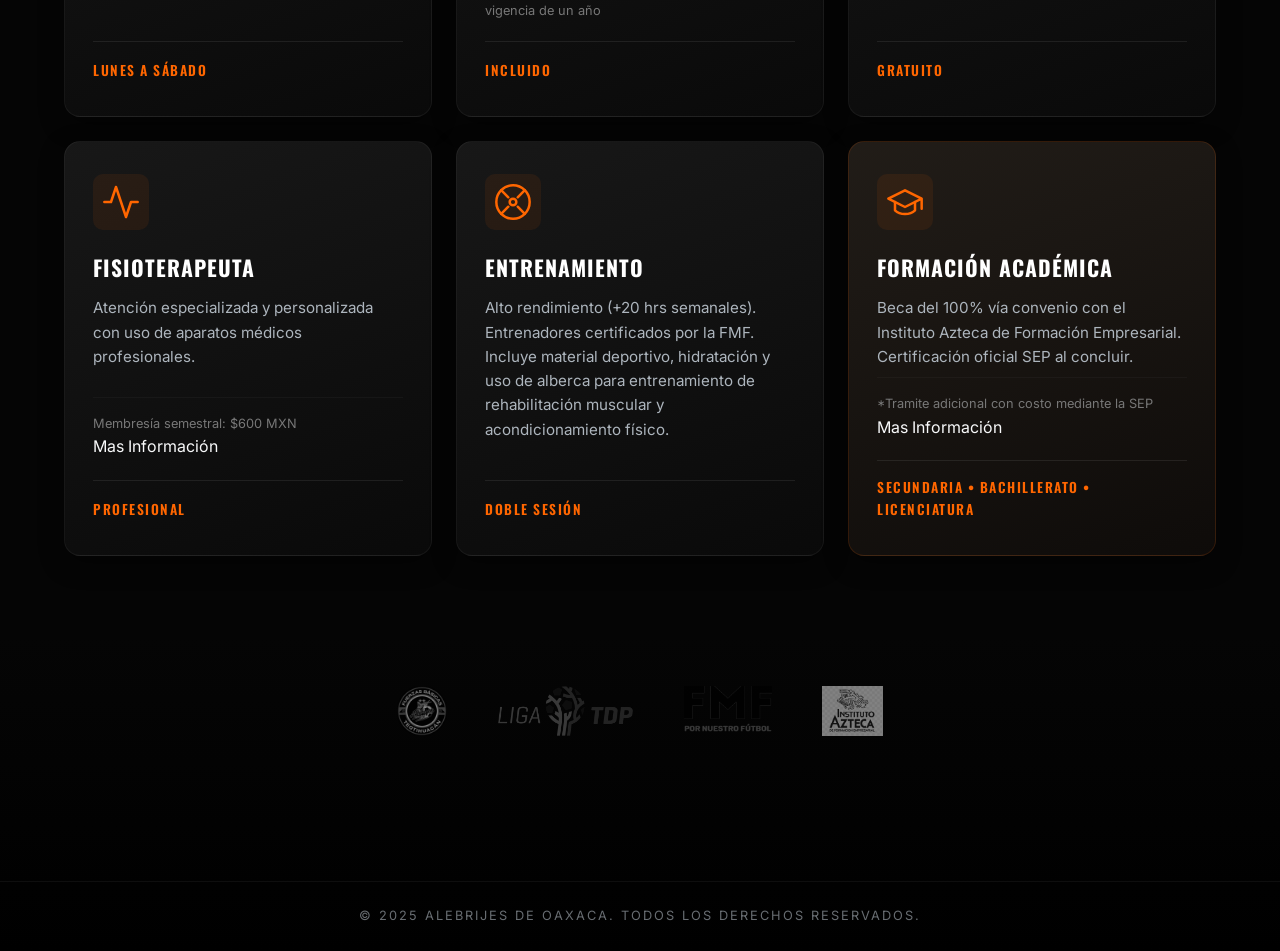
==== commit e56858ba: "Update Fuerzas Básicas page with deposit details Added reservation deposit information to the Casa C" ====
--- a/fuerzas-basicas.html
+++ b/fuerzas-basicas.html
@@ -59,6 +59,7 @@
                 <h2 class="section-title">FUERZAS BÁSICAS </h2>
                 <div class="price-tag">$5,900 <span class="period">/ mes</span></div>
                 <span class="section-subtitle">Fecha limite para notificar tu llegada: 30 de diciembre del 2025</span>
+                <span class="period">Deberás de realizar tu reservación con un anaticipo el cual será depositado a la cuenta: 5263 5401 6581 7087 BANCO AZTECA - Liliana Chaparro</span>
             </div>
 
             <div class="grid-layout">
@@ -218,3 +219,4 @@
 
 
 
+
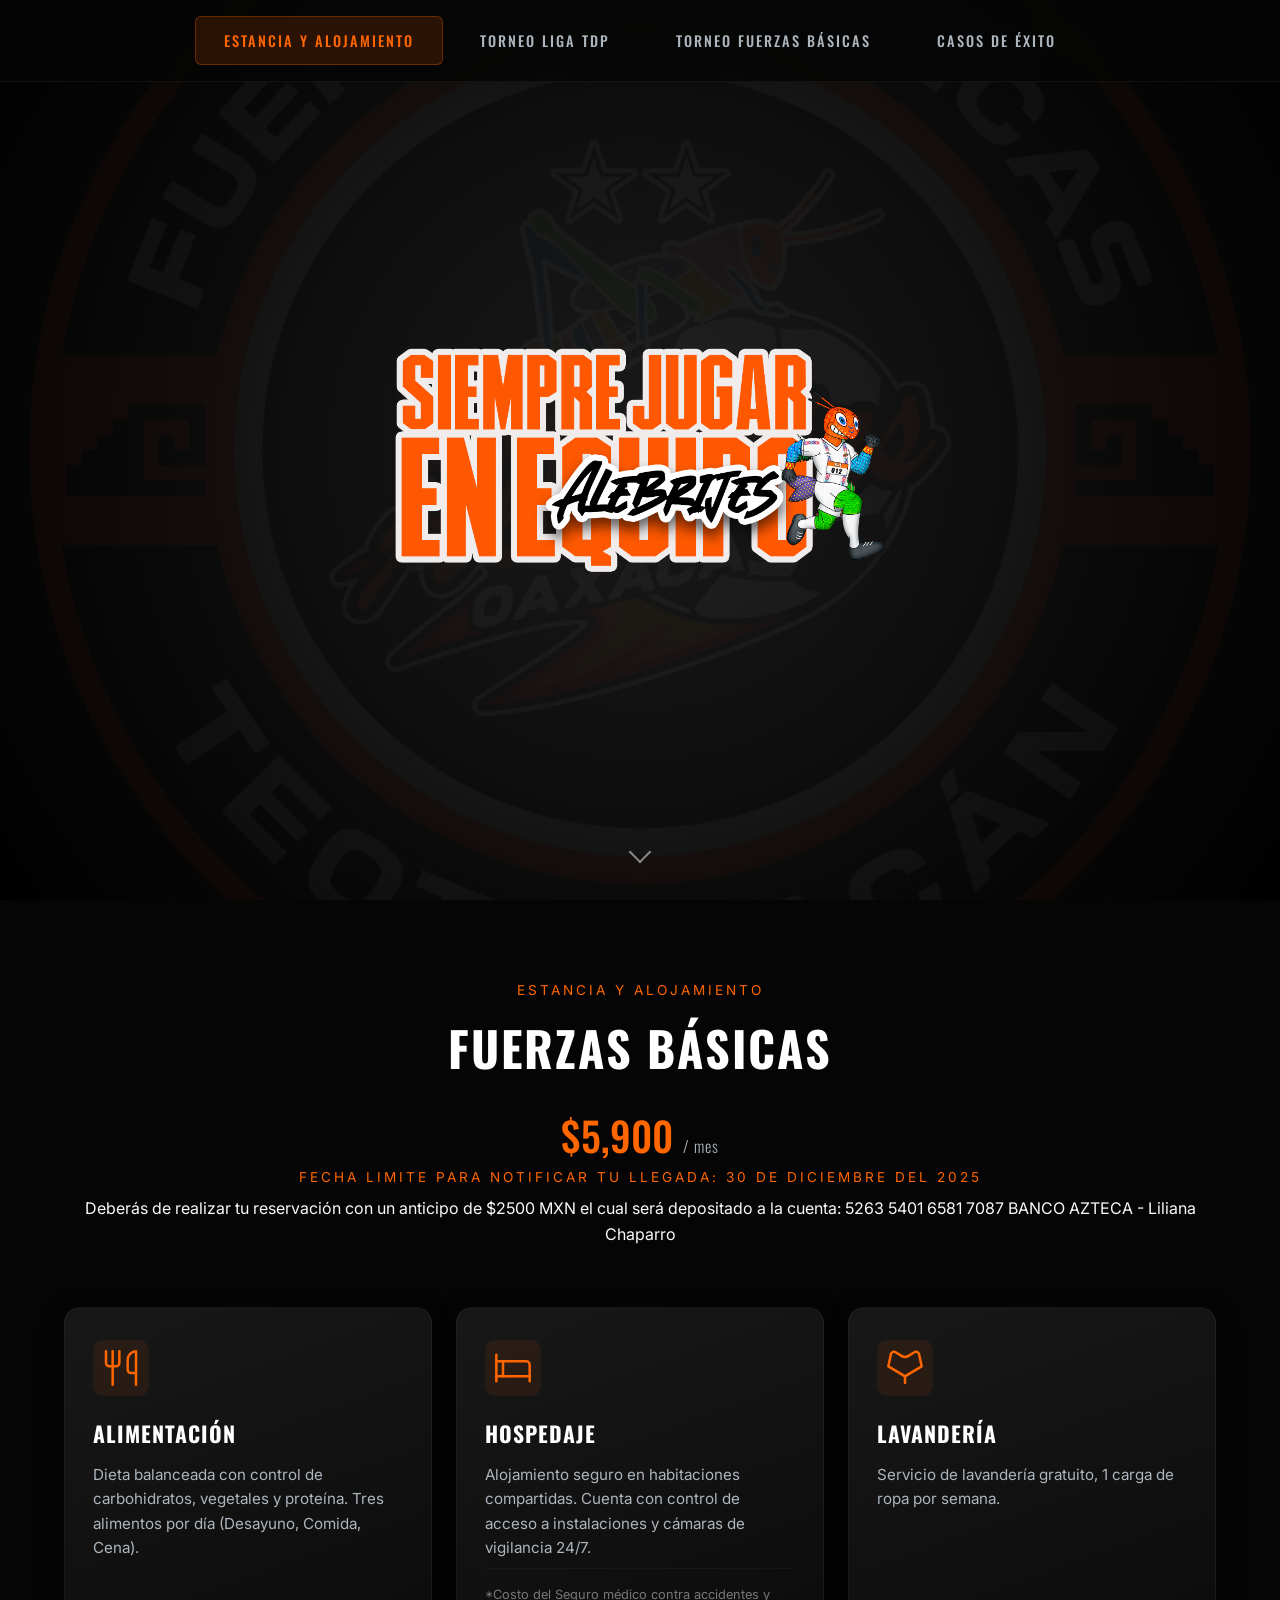
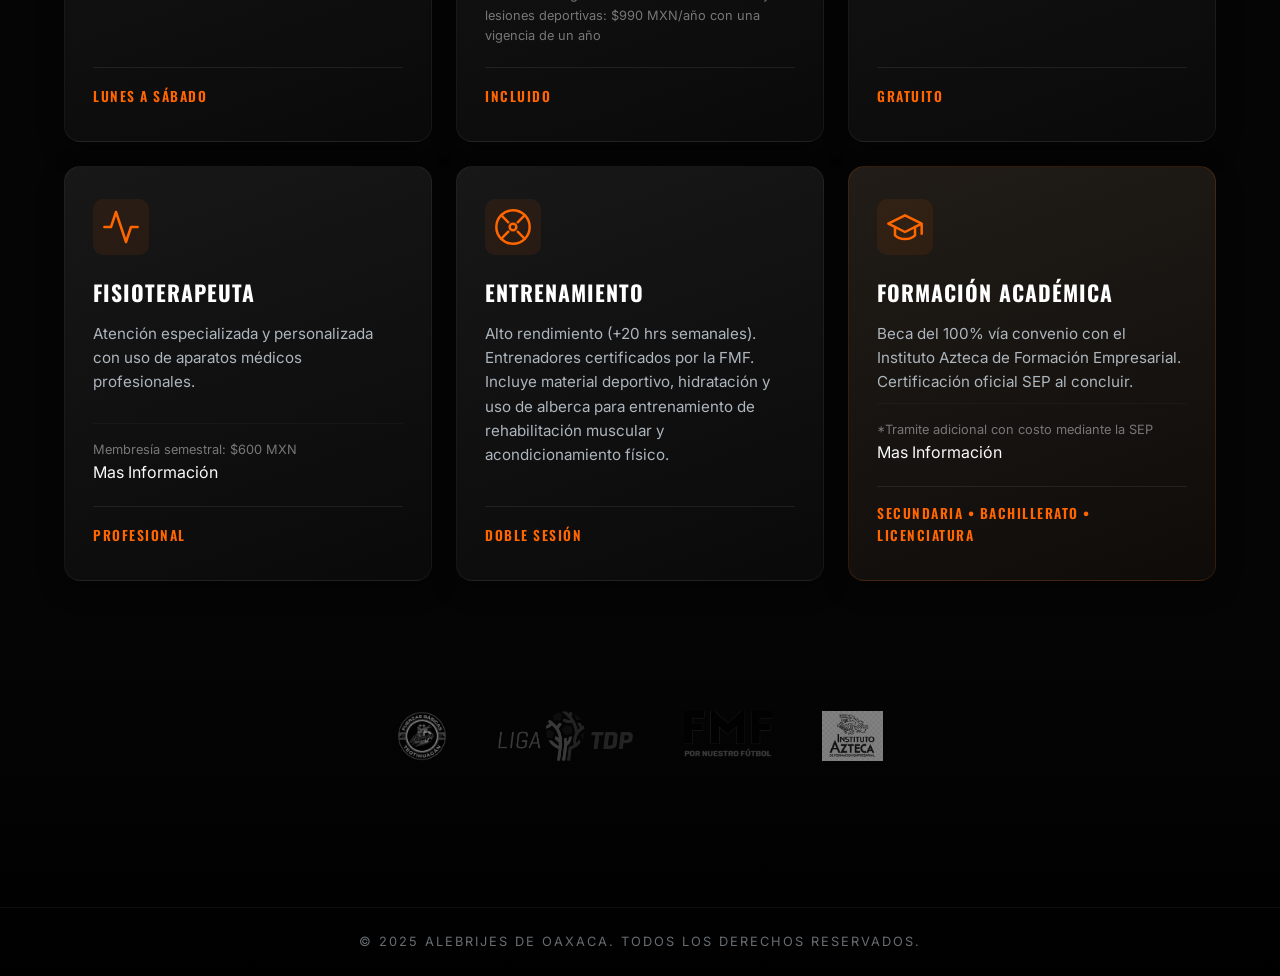
==== commit d4075ea8: "Change reservation deposit amount to $2500 MXN Updated the deposit amount for reservations to $2500 " ====
--- a/fuerzas-basicas.html
+++ b/fuerzas-basicas.html
@@ -59,7 +59,7 @@
                 <h2 class="section-title">FUERZAS BÁSICAS </h2>
                 <div class="price-tag">$5,900 <span class="period">/ mes</span></div>
                 <span class="section-subtitle">Fecha limite para notificar tu llegada: 30 de diciembre del 2025</span>
-                <span class="period">Deberás de realizar tu reservación con un anaticipo el cual será depositado a la cuenta: 5263 5401 6581 7087 BANCO AZTECA - Liliana Chaparro</span>
+                <span class="period">Deberás de realizar tu reservación con un anticipo de $2500 MXN el cual será depositado a la cuenta: 5263 5401 6581 7087 BANCO AZTECA - Liliana Chaparro</span>
             </div>
 
             <div class="grid-layout">
@@ -220,3 +220,4 @@
 
 
 
+
